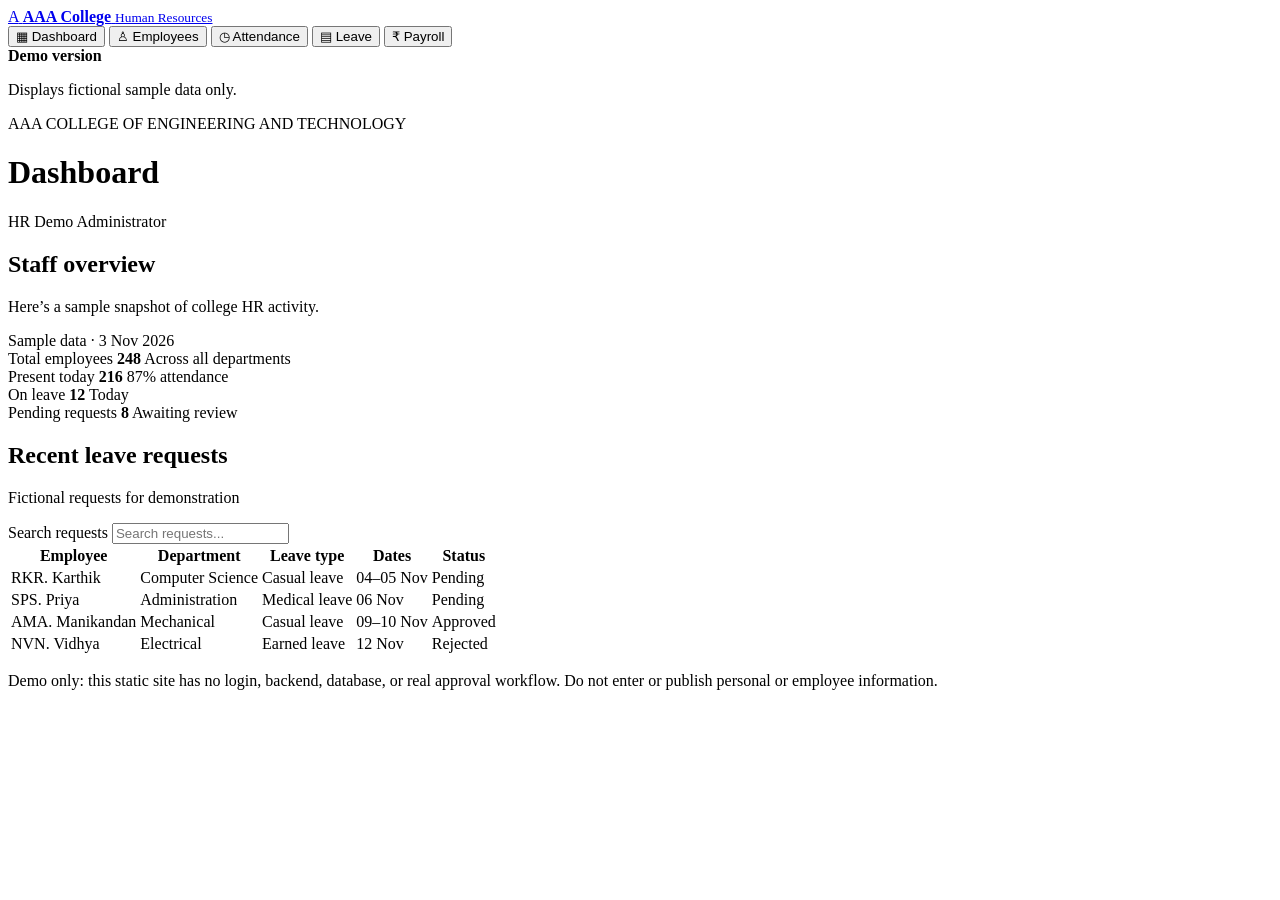
==== index.html @ df65bc23 "Create index.html" ====
<!doctype html>
<html lang="en">
  <head>
    <meta charset="UTF-8" />
    <meta name="viewport" content="width=device-width, initial-scale=1" />
    <meta
      name="description"
      content="Sample HR dashboard demo for AAA College of Engineering and Technology."
    />
    <title>HR Dashboard | AAA College</title>
    <link rel="stylesheet" href="styles.css" />
    <script src="app.js" defer></script>
  </head>

  <body>
    <div class="app">
      <aside class="sidebar">
        <a class="brand" href="#" aria-label="AAA College HR home">
          <span class="brand-mark">A</span>
          <span>
            <strong>AAA College</strong>
            <small>Human Resources</small>
          </span>
        </a>

        <nav class="navigation" aria-label="Main navigation">
          <button class="nav-link active" data-page="Dashboard">▦ <span>Dashboard</span></button>
          <button class="nav-link" data-page="Employees">♙ <span>Employees</span></button>
          <button class="nav-link" data-page="Attendance">◷ <span>Attendance</span></button>
          <button class="nav-link" data-page="Leave">▤ <span>Leave</span></button>
          <button class="nav-link" data-page="Payroll">₹ <span>Payroll</span></button>
        </nav>

        <div class="sidebar-note">
          <strong>Demo version</strong>
          <p>Displays fictional sample data only.</p>
        </div>
      </aside>

      <main class="main">
        <header class="topbar">
          <div>
            <span class="topbar-label">AAA COLLEGE OF ENGINEERING AND TECHNOLOGY</span>
            <h1 id="page-title">Dashboard</h1>
          </div>
          <div class="user-chip" aria-label="Signed in as demo HR administrator">
            <span class="avatar">HR</span>
            <span class="user-name">Demo Administrator</span>
          </div>
        </header>

        <section class="content" aria-label="HR dashboard">
          <div class="welcome-row">
            <div>
              <h2>Staff overview</h2>
              <p>Here’s a sample snapshot of college HR activity.</p>
            </div>
            <span class="date-pill">Sample data · 3 Nov 2026</span>
          </div>

          <section class="stats" aria-label="HR summary">
            <article class="stat-card">
              <span class="stat-title">Total employees</span>
              <strong>248</strong>
              <span class="stat-foot">Across all departments</span>
            </article>
            <article class="stat-card">
              <span class="stat-title">Present today</span>
              <strong>216</strong>
              <span class="stat-foot good">87% attendance</span>
            </article>
            <article class="stat-card">
              <span class="stat-title">On leave</span>
              <strong>12</strong>
              <span class="stat-foot">Today</span>
            </article>
            <article class="stat-card">
              <span class="stat-title">Pending requests</span>
              <strong>8</strong>
              <span class="stat-foot warning">Awaiting review</span>
            </article>
          </section>

          <section class="panel">
            <div class="panel-heading">
              <div>
                <h2>Recent leave requests</h2>
                <p>Fictional requests for demonstration</p>
              </div>
              <label class="search">
                <span class="visually-hidden">Search requests</span>
                <input id="request-search" type="search" placeholder="Search requests..." />
              </label>
            </div>

            <div class="table-wrap">
              <table>
                <thead>
                  <tr>
                    <th>Employee</th>
                    <th>Department</th>
                    <th>Leave type</th>
                    <th>Dates</th>
                    <th>Status</th>
                  </tr>
                </thead>
                <tbody id="requests-table">
                  <tr>
                    <td><span class="employee"><span class="person-avatar blue">RK</span>R. Karthik</span></td>
                    <td>Computer Science</td>
                    <td>Casual leave</td>
                    <td>04–05 Nov</td>
                    <td><span class="status pending">Pending</span></td>
                  </tr>
                  <tr>
                    <td><span class="employee"><span class="person-avatar peach">SP</span>S. Priya</span></td>
                    <td>Administration</td>
                    <td>Medical leave</td>
                    <td>06 Nov</td>
                    <td><span class="status pending">Pending</span></td>
                  </tr>
                  <tr>
                    <td><span class="employee"><span class="person-avatar green">AM</span>A. Manikandan</span></td>
                    <td>Mechanical</td>
                    <td>Casual leave</td>
                    <td>09–10 Nov</td>
                    <td><span class="status approved">Approved</span></td>
                  </tr>
                  <tr>
                    <td><span class="employee"><span class="person-avatar lilac">NV</span>N. Vidhya</span></td>
                    <td>Electrical</td>
                    <td>Earned leave</td>
                    <td>12 Nov</td>
                    <td><span class="status rejected">Rejected</span></td>
                  </tr>
                </tbody>
              </table>
              <p id="no-results" class="no-results" hidden>No matching requests found.</p>
            </div>
          </section>

          <p class="demo-warning">
            Demo only: this static site has no login, backend, database, or real approval workflow.
            Do not enter or publish personal or employee information.
          </p>
        </section>
      </main>
    </div>
  </body>
</html>
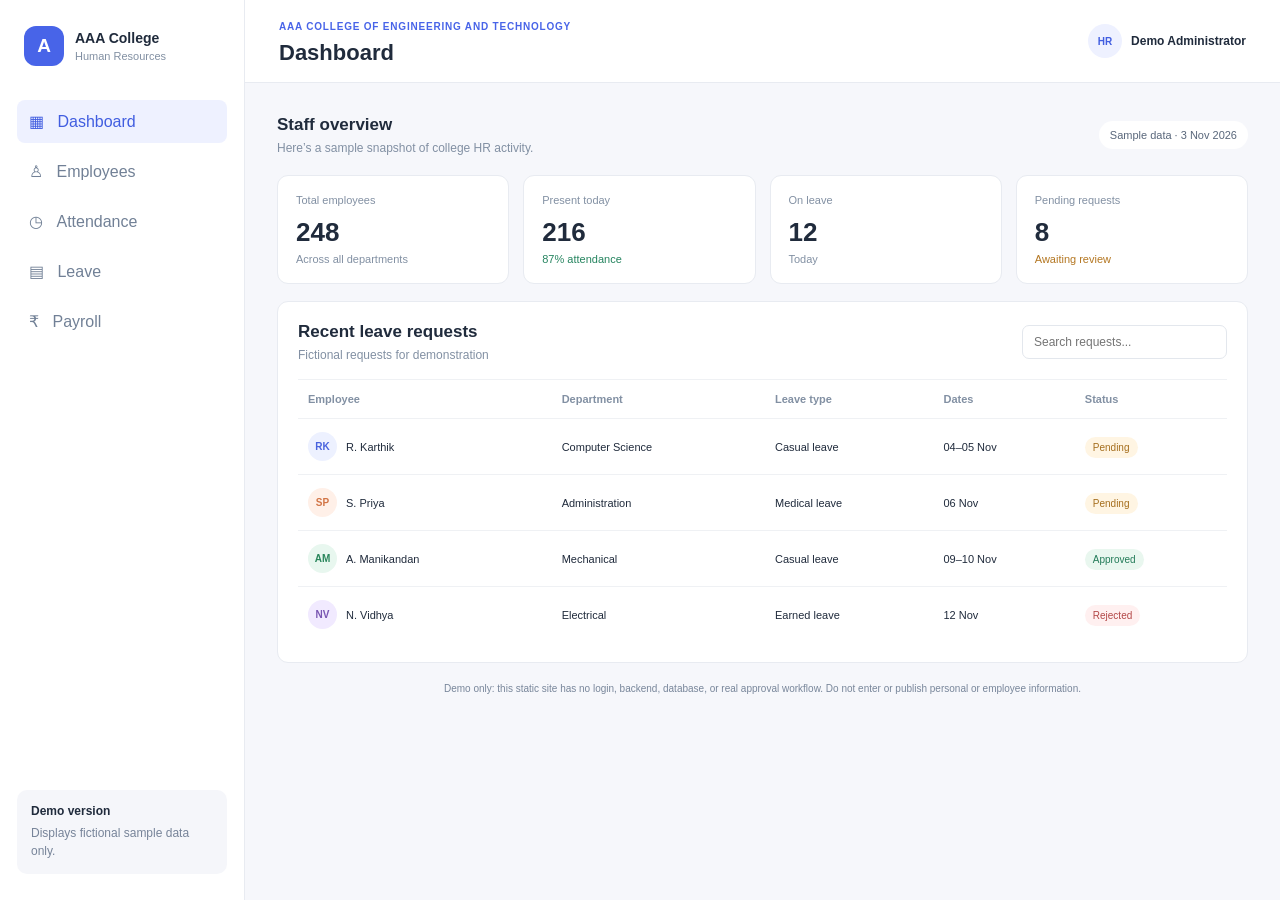
==== commit 993553c8: "Update index.html" ====
--- a/index.html
+++ b/index.html
@@ -8,7 +8,7 @@
       content="Sample HR dashboard demo for AAA College of Engineering and Technology."
     />
     <title>HR Dashboard | AAA College</title>
-    <link rel="stylesheet" href="styles.css" />
+    <link rel="stylesheet" href="style.css" />
     <script src="app.js" defer></script>
   </head>
 
--- a/style.css
+++ b/style.css
@@ -0,0 +1,429 @@
+:root {
+  font-family: Arial, Helvetica, sans-serif;
+  color: #202b3c;
+  background: #f6f7fb;
+  font-synthesis: none;
+  text-rendering: optimizeLegibility;
+}
+
+* {
+  box-sizing: border-box;
+}
+
+body {
+  margin: 0;
+  min-width: 320px;
+}
+
+
+button,
+input {
+  font: inherit;
+}
+
+.app {
+  min-height: 100vh;
+  display: flex;
+}
+
+.sidebar {
+  width: 245px;
+  padding: 26px 17px;
+  background: #fff;
+  border-right: 1px solid #e8ebf1;
+  display: flex;
+  flex-direction: column;
+}
+
+.brand {
+  display: flex;
+  align-items: center;
+  gap: 11px;
+  padding: 0 7px 34px;
+  color: inherit;
+  text-decoration: none;
+}
+
+.brand-mark {
+  width: 40px;
+  height: 40px;
+  display: grid;
+  place-items: center;
+  border-radius: 12px;
+  color: #fff;
+  background: #4864e8;
+  font-weight: 700;
+  font-size: 19px;
+}
+
+.brand strong,
+.brand small {
+  display: block;
+}
+
+.brand strong {
+  font-size: 14px;
+}
+
+.brand small {
+  margin-top: 4px;
+  color: #8290a3;
+  font-size: 11px;
+}
+
+.navigation {
+  display: grid;
+  gap: 7px;
+}
+
+.nav-link {
+  padding: 12px;
+  border: 0;
+  border-radius: 8px;
+  background: transparent;
+  color: #718096;
+  text-align: left;
+  cursor: pointer;
+}
+
+.nav-link span {
+  margin-left: 9px;
+}
+
+.nav-link:hover,
+.nav-link.active {
+  color: #405de0;
+  background: #eef1ff;
+}
+
+.sidebar-note {
+  margin-top: auto;
+  padding: 14px;
+  border-radius: 10px;
+  background: #f5f6fa;
+  font-size: 12px;
+}
+
+.sidebar-note p {
+  margin: 6px 0 0;
+  color: #778499;
+  line-height: 1.5;
+}
+
+.main {
+  flex: 1;
+  min-width: 0;
+}
+
+.topbar {
+  min-height: 78px;
+  padding: 16px 34px;
+  display: flex;
+  align-items: center;
+  justify-content: space-between;
+  gap: 20px;
+  background: #fff;
+  border-bottom: 1px solid #e8ebf1;
+}
+
+.topbar-label {
+  color: #4864e8;
+  font-size: 10px;
+  font-weight: 700;
+  letter-spacing: 0.8px;
+}
+
+h1 {
+  margin: 6px 0 0;
+  font-size: 22px;
+}
+
+.user-chip,
+.employee {
+  display: flex;
+  align-items: center;
+  gap: 9px;
+}
+
+.user-name {
+  font-size: 12px;
+  font-weight: 600;
+}
+
+.avatar,
+.person-avatar {
+  display: grid;
+  place-items: center;
+  border-radius: 50%;
+  font-size: 10px;
+  font-weight: 700;
+}
+
+.avatar {
+  width: 34px;
+  height: 34px;
+  color: #405de0;
+  background: #eef1ff;
+}
+
+.content {
+  max-width: 1180px;
+  margin: 0 auto;
+  padding: 32px;
+}
+
+.welcome-row,
+.panel-heading {
+  display: flex;
+  align-items: center;
+  justify-content: space-between;
+  gap: 16px;
+}
+
+.welcome-row {
+  margin-bottom: 20px;
+}
+
+h2 {
+  margin: 0;
+  font-size: 17px;
+}
+
+.welcome-row p,
+.panel-heading p {
+  margin: 6px 0 0;
+  color: #8290a3;
+  font-size: 12px;
+}
+
+.date-pill {
+  padding: 8px 11px;
+  border-radius: 20px;
+  color: #59677b;
+  background: #fff;
+  font-size: 11px;
+}
+
+.stats {
+  display: grid;
+  grid-template-columns: repeat(4, minmax(0, 1fr));
+  gap: 14px;
+}
+
+.stat-card,
+.panel {
+  border: 1px solid #e8ebf1;
+  border-radius: 11px;
+  background: #fff;
+}
+
+.stat-card {
+  padding: 18px;
+}
+
+.stat-title,
+.stat-foot {
+  display: block;
+  color: #8290a3;
+  font-size: 11px;
+}
+
+.stat-card strong {
+  display: block;
+  margin: 11px 0 5px;
+  font-size: 26px;
+}
+
+.stat-foot.good {
+  color: #25845f;
+}
+
+.stat-foot.warning {
+  color: #b47722;
+}
+
+.panel {
+  margin-top: 17px;
+  padding: 20px;
+}
+
+.panel-heading {
+  margin-bottom: 17px;
+}
+
+.search input {
+  width: 205px;
+  padding: 9px 11px;
+  border: 1px solid #e3e7ed;
+  border-radius: 7px;
+  outline-color: #4864e8;
+  font-size: 12px;
+}
+
+.table-wrap {
+  overflow-x: auto;
+}
+
+table {
+  width: 100%;
+  border-collapse: collapse;
+  text-align: left;
+  white-space: nowrap;
+}
+
+th,
+td {
+  padding: 13px 10px;
+  border-top: 1px solid #eff1f4;
+  font-size: 11px;
+}
+
+th {
+  color: #8290a3;
+  font-weight: 600;
+}
+
+.person-avatar {
+  width: 29px;
+  height: 29px;
+}
+
+.blue { color: #4963de; background: #edf1ff; }
+.peach { color: #d27445; background: #fff0e8; }
+.green { color: #29865b; background: #e8f7ef; }
+.lilac { color: #7956b2; background: #f1eaff; }
+
+.status {
+  padding: 5px 8px;
+  border-radius: 20px;
+  font-size: 10px;
+}
+
+.pending { color: #a56e1d; background: #fff5e3; }
+.approved { color: #237b58; background: #e9f7ef; }
+.rejected { color: #b34747; background: #fff0f0; }
+
+.no-results {
+  padding: 18px 10px 0;
+  color: #8290a3;
+  font-size: 12px;
+}
+
+.demo-warning {
+  margin: 18px 0 0;
+  color: #78869a;
+  font-size: 10px;
+  line-height: 1.6;
+  text-align: center;
+}
+
+.visually-hidden {
+  position: absolute;
+  width: 1px;
+  height: 1px;
+  overflow: hidden;
+  clip: rect(0, 0, 0, 0);
+  white-space: nowrap;
+}
+
+@media (max-width: 850px) {
+  .sidebar {
+    width: 200px;
+  }
+
+  .content {
+    padding: 24px;
+  }
+
+  .stats {
+    grid-template-columns: repeat(2, minmax(0, 1fr));
+  }
+}
+
+@media (max-width: 600px) {
+  .sidebar {
+    width: 62px;
+    padding: 18px 8px;
+  }
+
+  .brand {
+    justify-content: center;
+    padding: 0 0 25px;
+  }
+
+  .brand > span:last-child,
+  .nav-link span,
+  .sidebar-note {
+    display: none;
+  }
+
+  .nav-link {
+    width: 46px;
+    text-align: center;
+  }
+
+  .nav-link span {
+    margin: 0;
+  }
+
+  .topbar {
+    padding: 14px 16px;
+  }
+
+  .topbar-label {
+    font-size: 8px;
+  }
+
+  .user-name {
+    display: none;
+  }
+
+  .content {
+    padding: 20px 14px;
+  }
+
+  .welcome-row {
+    align-items: flex-start;
+    flex-direction: column;
+  }
+
+  .stats {
+    gap: 9px;
+  }
+
+  .stat-card {
+    padding: 13px;
+  }
+
+  .stat-card strong {
+    font-size: 22px;
+  }
+
+  .panel {
+    padding: 15px 12px;
+  }
+
+  .panel-heading {
+    align-items: flex-start;
+    flex-direction: column;
+  }
+
+  .search,
+  .search input {
+    width: 100%;
+  }
+}
+.placeholder-panel {
+  min-height: 150px;
+}
+
+.placeholder-panel p {
+  margin: 10px 0 0;
+  color: #8290a3;
+  font-size: 12px;
+  line-height: 1.6;
+}
+
+tr[hidden] {
+  display: none;
+}
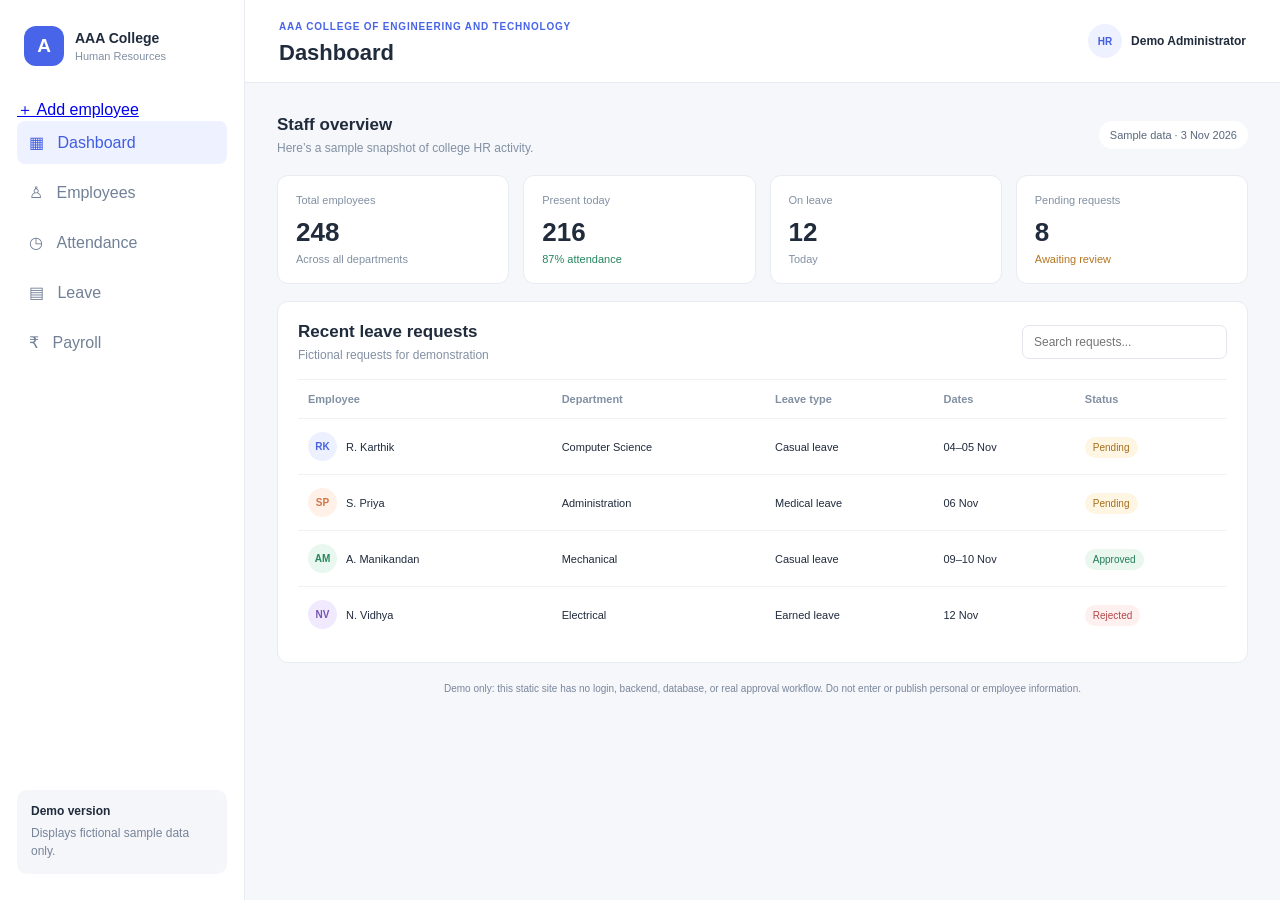
==== commit 92bc1c55: "Update index.html" ====
--- a/index.html
+++ b/index.html
@@ -1,150 +1,149 @@
 <!doctype html>
 <html lang="en">
   <head>
-    <meta charset="UTF-8" />
-    <meta name="viewport" content="width=device-width, initial-scale=1" />
-    <meta
-      name="description"
-      content="Sample HR dashboard demo for AAA College of Engineering and Technology."
-    />
-    <title>HR Dashboard | AAA College</title>
-    <link rel="stylesheet" href="style.css" />
-    <script src="app.js" defer></script>
-  </head>
+  <meta charset="UTF-8" />
+  <meta name="viewport" content="width=device-width, initial-scale=1" />
+  <meta
+    name="description"
+    content="Sample HR dashboard demo for AAA College of Engineering and Technology."
+  />
+  <title>HR Dashboard | AAA College</title>
+  <link rel="stylesheet" href="style.css" />
+  <script src="app.js" defer></script>
+</head>
+<body>
+  <div class="app">
+    <aside class="sidebar">
+      <a class="brand" href="#" aria-label="AAA College HR home">
+        <span class="brand-mark">A</span>
+        <span>
+          <strong>AAA College</strong>
+          <small>Human Resources</small>
+        </span>
+      </a>
+<a class="primary-button" href="employee-form.html">＋ Add employee</a>
+      <nav class="navigation" aria-label="Main navigation">
+        <button class="nav-link active" data-page="Dashboard">▦ <span>Dashboard</span></button>
+        <button class="nav-link" data-page="Employees">♙ <span>Employees</span></button>
+        <button class="nav-link" data-page="Attendance">◷ <span>Attendance</span></button>
+        <button class="nav-link" data-page="Leave">▤ <span>Leave</span></button>
+        <button class="nav-link" data-page="Payroll">₹ <span>Payroll</span></button>
+      </nav>
 
-  <body>
-    <div class="app">
-      <aside class="sidebar">
-        <a class="brand" href="#" aria-label="AAA College HR home">
-          <span class="brand-mark">A</span>
-          <span>
-            <strong>AAA College</strong>
-            <small>Human Resources</small>
-          </span>
-        </a>
+      <div class="sidebar-note">
+        <strong>Demo version</strong>
+        <p>Displays fictional sample data only.</p>
+      </div>
+    </aside>
 
-        <nav class="navigation" aria-label="Main navigation">
-          <button class="nav-link active" data-page="Dashboard">▦ <span>Dashboard</span></button>
-          <button class="nav-link" data-page="Employees">♙ <span>Employees</span></button>
-          <button class="nav-link" data-page="Attendance">◷ <span>Attendance</span></button>
-          <button class="nav-link" data-page="Leave">▤ <span>Leave</span></button>
-          <button class="nav-link" data-page="Payroll">₹ <span>Payroll</span></button>
-        </nav>
+    <main class="main">
+      <header class="topbar">
+        <div>
+          <span class="topbar-label">AAA COLLEGE OF ENGINEERING AND TECHNOLOGY</span>
+          <h1 id="page-title">Dashboard</h1>
+        </div>
+        <div class="user-chip" aria-label="Signed in as demo HR administrator">
+          <span class="avatar">HR</span>
+          <span class="user-name">Demo Administrator</span>
+        </div>
+      </header>
 
-        <div class="sidebar-note">
-          <strong>Demo version</strong>
-          <p>Displays fictional sample data only.</p>
+      <section class="content" aria-label="HR dashboard">
+        <div class="welcome-row">
+          <div>
+            <h2>Staff overview</h2>
+            <p>Here’s a sample snapshot of college HR activity.</p>
+          </div>
+          <span class="date-pill">Sample data · 3 Nov 2026</span>
         </div>
-      </aside>
 
-      <main class="main">
-        <header class="topbar">
-          <div>
-            <span class="topbar-label">AAA COLLEGE OF ENGINEERING AND TECHNOLOGY</span>
-            <h1 id="page-title">Dashboard</h1>
-          </div>
-          <div class="user-chip" aria-label="Signed in as demo HR administrator">
-            <span class="avatar">HR</span>
-            <span class="user-name">Demo Administrator</span>
-          </div>
-        </header>
+        <section class="stats" aria-label="HR summary">
+          <article class="stat-card">
+            <span class="stat-title">Total employees</span>
+            <strong>248</strong>
+            <span class="stat-foot">Across all departments</span>
+          </article>
+          <article class="stat-card">
+            <span class="stat-title">Present today</span>
+            <strong>216</strong>
+            <span class="stat-foot good">87% attendance</span>
+          </article>
+          <article class="stat-card">
+            <span class="stat-title">On leave</span>
+            <strong>12</strong>
+            <span class="stat-foot">Today</span>
+          </article>
+          <article class="stat-card">
+            <span class="stat-title">Pending requests</span>
+            <strong>8</strong>
+            <span class="stat-foot warning">Awaiting review</span>
+          </article>
+        </section>
 
-        <section class="content" aria-label="HR dashboard">
-          <div class="welcome-row">
+        <section class="panel">
+          <div class="panel-heading">
             <div>
-              <h2>Staff overview</h2>
-              <p>Here’s a sample snapshot of college HR activity.</p>
+              <h2>Recent leave requests</h2>
+              <p>Fictional requests for demonstration</p>
             </div>
-            <span class="date-pill">Sample data · 3 Nov 2026</span>
+            <label class="search">
+              <span class="visually-hidden">Search requests</span>
+              <input id="request-search" type="search" placeholder="Search requests..." />
+            </label>
           </div>
 
-          <section class="stats" aria-label="HR summary">
-            <article class="stat-card">
-              <span class="stat-title">Total employees</span>
-              <strong>248</strong>
-              <span class="stat-foot">Across all departments</span>
-            </article>
-            <article class="stat-card">
-              <span class="stat-title">Present today</span>
-              <strong>216</strong>
-              <span class="stat-foot good">87% attendance</span>
-            </article>
-            <article class="stat-card">
-              <span class="stat-title">On leave</span>
-              <strong>12</strong>
-              <span class="stat-foot">Today</span>
-            </article>
-            <article class="stat-card">
-              <span class="stat-title">Pending requests</span>
-              <strong>8</strong>
-              <span class="stat-foot warning">Awaiting review</span>
-            </article>
-          </section>
+          <div class="table-wrap">
+            <table>
+              <thead>
+                <tr>
+                  <th>Employee</th>
+                  <th>Department</th>
+                  <th>Leave type</th>
+                  <th>Dates</th>
+                  <th>Status</th>
+                </tr>
+              </thead>
+              <tbody id="requests-table">
+                <tr>
+                  <td><span class="employee"><span class="person-avatar blue">RK</span>R. Karthik</span></td>
+                  <td>Computer Science</td>
+                  <td>Casual leave</td>
+                  <td>04–05 Nov</td>
+                  <td><span class="status pending">Pending</span></td>
+                </tr>
+                <tr>
+                  <td><span class="employee"><span class="person-avatar peach">SP</span>S. Priya</span></td>
+                  <td>Administration</td>
+                  <td>Medical leave</td>
+                  <td>06 Nov</td>
+                  <td><span class="status pending">Pending</span></td>
+                </tr>
+                <tr>
+                  <td><span class="employee"><span class="person-avatar green">AM</span>A. Manikandan</span></td>
+                  <td>Mechanical</td>
+                  <td>Casual leave</td>
+                  <td>09–10 Nov</td>
+                  <td><span class="status approved">Approved</span></td>
+                </tr>
+                <tr>
+                  <td><span class="employee"><span class="person-avatar lilac">NV</span>N. Vidhya</span></td>
+                  <td>Electrical</td>
+                  <td>Earned leave</td>
+                  <td>12 Nov</td>
+                  <td><span class="status rejected">Rejected</span></td>
+                </tr>
+              </tbody>
+            </table>
+            <p id="no-results" class="no-results" hidden>No matching requests found.</p>
+          </div>
+        </section>
 
-          <section class="panel">
-            <div class="panel-heading">
-              <div>
-                <h2>Recent leave requests</h2>
-                <p>Fictional requests for demonstration</p>
-              </div>
-              <label class="search">
-                <span class="visually-hidden">Search requests</span>
-                <input id="request-search" type="search" placeholder="Search requests..." />
-              </label>
-            </div>
-
-            <div class="table-wrap">
-              <table>
-                <thead>
-                  <tr>
-                    <th>Employee</th>
-                    <th>Department</th>
-                    <th>Leave type</th>
-                    <th>Dates</th>
-                    <th>Status</th>
-                  </tr>
-                </thead>
-                <tbody id="requests-table">
-                  <tr>
-                    <td><span class="employee"><span class="person-avatar blue">RK</span>R. Karthik</span></td>
-                    <td>Computer Science</td>
-                    <td>Casual leave</td>
-                    <td>04–05 Nov</td>
-                    <td><span class="status pending">Pending</span></td>
-                  </tr>
-                  <tr>
-                    <td><span class="employee"><span class="person-avatar peach">SP</span>S. Priya</span></td>
-                    <td>Administration</td>
-                    <td>Medical leave</td>
-                    <td>06 Nov</td>
-                    <td><span class="status pending">Pending</span></td>
-                  </tr>
-                  <tr>
-                    <td><span class="employee"><span class="person-avatar green">AM</span>A. Manikandan</span></td>
-                    <td>Mechanical</td>
-                    <td>Casual leave</td>
-                    <td>09–10 Nov</td>
-                    <td><span class="status approved">Approved</span></td>
-                  </tr>
-                  <tr>
-                    <td><span class="employee"><span class="person-avatar lilac">NV</span>N. Vidhya</span></td>
-                    <td>Electrical</td>
-                    <td>Earned leave</td>
-                    <td>12 Nov</td>
-                    <td><span class="status rejected">Rejected</span></td>
-                  </tr>
-                </tbody>
-              </table>
-              <p id="no-results" class="no-results" hidden>No matching requests found.</p>
-            </div>
-          </section>
-
-          <p class="demo-warning">
-            Demo only: this static site has no login, backend, database, or real approval workflow.
-            Do not enter or publish personal or employee information.
-          </p>
-        </section>
-      </main>
-    </div>
-  </body>
+        <p class="demo-warning">
+          Demo only: this static site has no login, backend, database, or real approval workflow.
+          Do not enter or publish personal or employee information.
+        </p>
+      </section>
+    </main>
+  </div>
+</body>
 </html>
--- a/style.css
+++ b/style.css
@@ -426,4 +426,55 @@
 
 tr[hidden] {
   display: none;
+}
+.payroll-summary {
+  display: grid;
+  grid-template-columns: repeat(3, minmax(0, 1fr));
+  gap: 14px;
+  margin-top: 20px;
+}
+
+.pay-summary-card {
+  padding: 20px;
+  background: #fff;
+  border: 1px solid #e8ebf1;
+  border-radius: 12px;
+}
+
+.pay-summary-card span,
+.pay-summary-card small {
+  display: block;
+  color: #8290a3;
+  font-size: 11px;
+}
+
+.pay-summary-card strong {
+  display: block;
+  margin: 10px 0 5px;
+  font-size: 24px;
+}
+
+.action-button {
+  margin: 2px;
+  padding: 6px 8px;
+  border: 0;
+  border-radius: 6px;
+  font-size: 10px;
+  cursor: pointer;
+}
+
+.approve-button {
+  color: #237b58;
+  background: #e9f7ef;
+}
+
+.reject-button {
+  color: #b34747;
+  background: #fff0f0;
+}
+
+@media (max-width: 700px) {
+  .payroll-summary {
+    grid-template-columns: 1fr;
+  }
 }
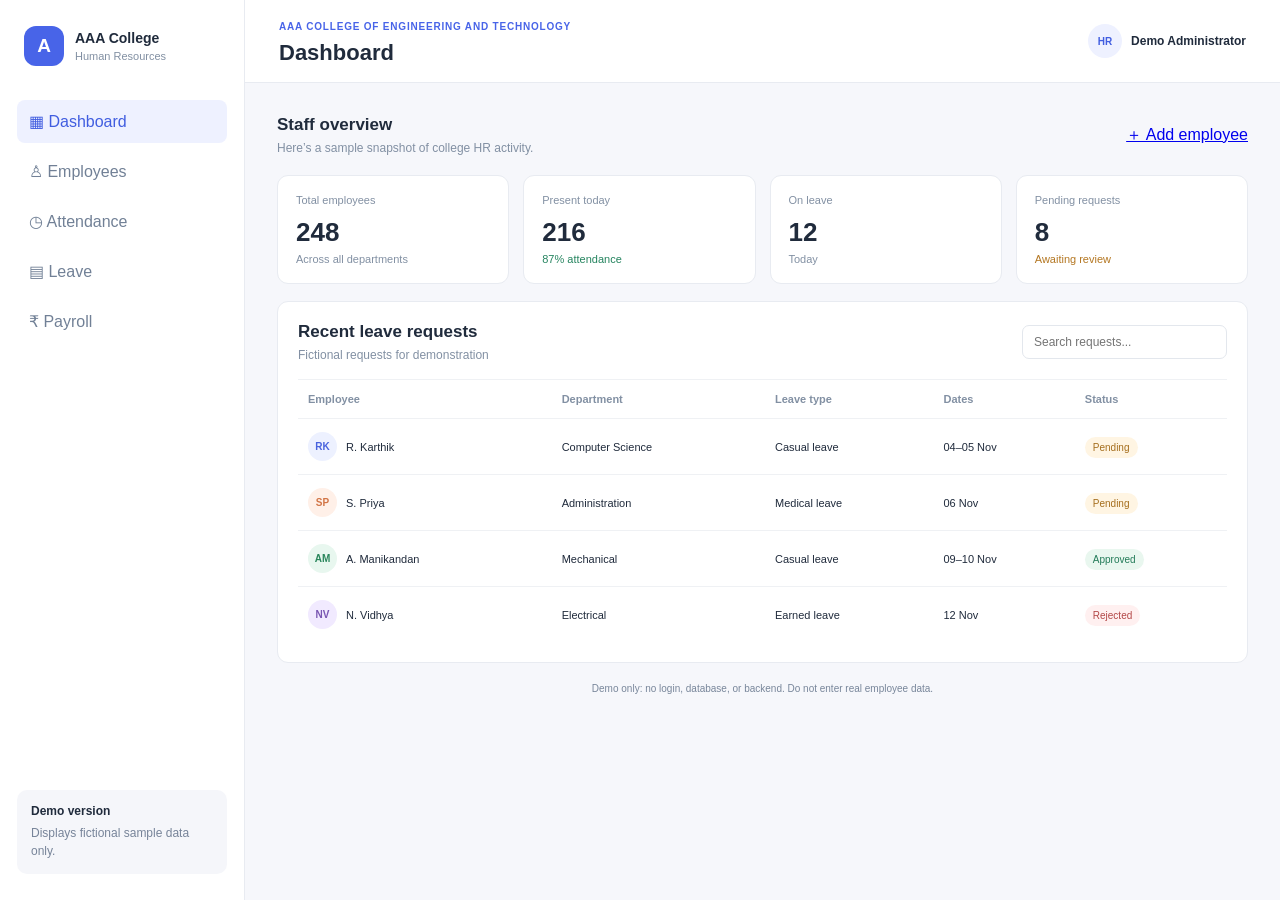
==== commit fb0216b7: "Update index.html" ====
--- a/index.html
+++ b/index.html
@@ -1,149 +1,141 @@
 <!doctype html>
 <html lang="en">
   <head>
-  <meta charset="UTF-8" />
-  <meta name="viewport" content="width=device-width, initial-scale=1" />
-  <meta
-    name="description"
-    content="Sample HR dashboard demo for AAA College of Engineering and Technology."
-  />
-  <title>HR Dashboard | AAA College</title>
-  <link rel="stylesheet" href="style.css" />
-  <script src="app.js" defer></script>
-</head>
-<body>
-  <div class="app">
-    <aside class="sidebar">
-      <a class="brand" href="#" aria-label="AAA College HR home">
-        <span class="brand-mark">A</span>
-        <span>
-          <strong>AAA College</strong>
-          <small>Human Resources</small>
-        </span>
-      </a>
-<a class="primary-button" href="employee-form.html">＋ Add employee</a>
-      <nav class="navigation" aria-label="Main navigation">
-        <button class="nav-link active" data-page="Dashboard">▦ <span>Dashboard</span></button>
-        <button class="nav-link" data-page="Employees">♙ <span>Employees</span></button>
-        <button class="nav-link" data-page="Attendance">◷ <span>Attendance</span></button>
-        <button class="nav-link" data-page="Leave">▤ <span>Leave</span></button>
-        <button class="nav-link" data-page="Payroll">₹ <span>Payroll</span></button>
-      </nav>
-
-      <div class="sidebar-note">
-        <strong>Demo version</strong>
-        <p>Displays fictional sample data only.</p>
-      </div>
-    </aside>
-
-    <main class="main">
-      <header class="topbar">
-        <div>
-          <span class="topbar-label">AAA COLLEGE OF ENGINEERING AND TECHNOLOGY</span>
-          <h1 id="page-title">Dashboard</h1>
-        </div>
-        <div class="user-chip" aria-label="Signed in as demo HR administrator">
-          <span class="avatar">HR</span>
-          <span class="user-name">Demo Administrator</span>
-        </div>
-      </header>
-
-      <section class="content" aria-label="HR dashboard">
-        <div class="welcome-row">
+    <meta charset="UTF-8" />
+    <meta name="viewport" content="width=device-width, initial-scale=1" />
+    <title>HR Dashboard | AAA College</title>
+    <link rel="stylesheet" href="style.css" />
+    <script src="app.js" defer></script>
+  </head>
+  <body>
+    <div class="app">
+      <aside class="sidebar">
+        <div class="brand">
+          <span class="brand-mark">A</span>
           <div>
-            <h2>Staff overview</h2>
-            <p>Here’s a sample snapshot of college HR activity.</p>
+            <strong>AAA College</strong>
+            <small>Human Resources</small>
           </div>
-          <span class="date-pill">Sample data · 3 Nov 2026</span>
         </div>
 
-        <section class="stats" aria-label="HR summary">
-          <article class="stat-card">
-            <span class="stat-title">Total employees</span>
-            <strong>248</strong>
-            <span class="stat-foot">Across all departments</span>
-          </article>
-          <article class="stat-card">
-            <span class="stat-title">Present today</span>
-            <strong>216</strong>
-            <span class="stat-foot good">87% attendance</span>
-          </article>
-          <article class="stat-card">
-            <span class="stat-title">On leave</span>
-            <strong>12</strong>
-            <span class="stat-foot">Today</span>
-          </article>
-          <article class="stat-card">
-            <span class="stat-title">Pending requests</span>
-            <strong>8</strong>
-            <span class="stat-foot warning">Awaiting review</span>
-          </article>
-        </section>
+        <nav class="navigation">
+          <button class="nav-link active" data-page="Dashboard">▦ Dashboard</button>
+          <button class="nav-link" data-page="Employees">♙ Employees</button>
+          <button class="nav-link" data-page="Attendance">◷ Attendance</button>
+          <button class="nav-link" data-page="Leave">▤ Leave</button>
+          <button class="nav-link" data-page="Payroll">₹ Payroll</button>
+        </nav>
 
-        <section class="panel">
-          <div class="panel-heading">
+        <div class="sidebar-note">
+          <strong>Demo version</strong>
+          <p>Displays fictional sample data only.</p>
+        </div>
+      </aside>
+
+      <main class="main">
+        <header class="topbar">
+          <div>
+            <span class="topbar-label">AAA COLLEGE OF ENGINEERING AND TECHNOLOGY</span>
+            <h1 id="page-title">Dashboard</h1>
+          </div>
+          <div class="user-chip">
+            <span class="avatar">HR</span>
+            <span class="user-name">Demo Administrator</span>
+          </div>
+        </header>
+
+        <section class="content">
+          <div class="welcome-row">
             <div>
-              <h2>Recent leave requests</h2>
-              <p>Fictional requests for demonstration</p>
+              <h2>Staff overview</h2>
+              <p>Here’s a sample snapshot of college HR activity.</p>
             </div>
-            <label class="search">
-              <span class="visually-hidden">Search requests</span>
-              <input id="request-search" type="search" placeholder="Search requests..." />
-            </label>
+            <a class="primary-button" href="employee-form.html">＋ Add employee</a>
           </div>
 
-          <div class="table-wrap">
-            <table>
-              <thead>
-                <tr>
-                  <th>Employee</th>
-                  <th>Department</th>
-                  <th>Leave type</th>
-                  <th>Dates</th>
-                  <th>Status</th>
-                </tr>
-              </thead>
-              <tbody id="requests-table">
-                <tr>
-                  <td><span class="employee"><span class="person-avatar blue">RK</span>R. Karthik</span></td>
-                  <td>Computer Science</td>
-                  <td>Casual leave</td>
-                  <td>04–05 Nov</td>
-                  <td><span class="status pending">Pending</span></td>
-                </tr>
-                <tr>
-                  <td><span class="employee"><span class="person-avatar peach">SP</span>S. Priya</span></td>
-                  <td>Administration</td>
-                  <td>Medical leave</td>
-                  <td>06 Nov</td>
-                  <td><span class="status pending">Pending</span></td>
-                </tr>
-                <tr>
-                  <td><span class="employee"><span class="person-avatar green">AM</span>A. Manikandan</span></td>
-                  <td>Mechanical</td>
-                  <td>Casual leave</td>
-                  <td>09–10 Nov</td>
-                  <td><span class="status approved">Approved</span></td>
-                </tr>
-                <tr>
-                  <td><span class="employee"><span class="person-avatar lilac">NV</span>N. Vidhya</span></td>
-                  <td>Electrical</td>
-                  <td>Earned leave</td>
-                  <td>12 Nov</td>
-                  <td><span class="status rejected">Rejected</span></td>
-                </tr>
-              </tbody>
-            </table>
-            <p id="no-results" class="no-results" hidden>No matching requests found.</p>
-          </div>
+          <section class="stats">
+            <article class="stat-card">
+              <span class="stat-title">Total employees</span>
+              <strong>248</strong>
+              <span class="stat-foot">Across all departments</span>
+            </article>
+            <article class="stat-card">
+              <span class="stat-title">Present today</span>
+              <strong>216</strong>
+              <span class="stat-foot good">87% attendance</span>
+            </article>
+            <article class="stat-card">
+              <span class="stat-title">On leave</span>
+              <strong>12</strong>
+              <span class="stat-foot">Today</span>
+            </article>
+            <article class="stat-card">
+              <span class="stat-title">Pending requests</span>
+              <strong>8</strong>
+              <span class="stat-foot warning">Awaiting review</span>
+            </article>
+          </section>
+
+          <section class="panel">
+            <div class="panel-heading">
+              <div>
+                <h2>Recent leave requests</h2>
+                <p>Fictional requests for demonstration</p>
+              </div>
+              <label class="search">
+                <input id="request-search" type="search" placeholder="Search requests..." />
+              </label>
+            </div>
+
+            <div class="table-wrap">
+              <table>
+                <thead>
+                  <tr>
+                    <th>Employee</th>
+                    <th>Department</th>
+                    <th>Leave type</th>
+                    <th>Dates</th>
+                    <th>Status</th>
+                  </tr>
+                </thead>
+                <tbody id="requests-table">
+                  <tr>
+                    <td><span class="employee"><span class="person-avatar blue">RK</span>R. Karthik</span></td>
+                    <td>Computer Science</td>
+                    <td>Casual leave</td>
+                    <td>04–05 Nov</td>
+                    <td><span class="status pending">Pending</span></td>
+                  </tr>
+                  <tr>
+                    <td><span class="employee"><span class="person-avatar peach">SP</span>S. Priya</span></td>
+                    <td>Administration</td>
+                    <td>Medical leave</td>
+                    <td>06 Nov</td>
+                    <td><span class="status pending">Pending</span></td>
+                  </tr>
+                  <tr>
+                    <td><span class="employee"><span class="person-avatar green">AM</span>A. Manikandan</span></td>
+                    <td>Mechanical</td>
+                    <td>Casual leave</td>
+                    <td>09–10 Nov</td>
+                    <td><span class="status approved">Approved</span></td>
+                  </tr>
+                  <tr>
+                    <td><span class="employee"><span class="person-avatar lilac">NV</span>N. Vidhya</span></td>
+                    <td>Electrical</td>
+                    <td>Earned leave</td>
+                    <td>12 Nov</td>
+                    <td><span class="status rejected">Rejected</span></td>
+                  </tr>
+                </tbody>
+              </table>
+              <p id="no-results" class="no-results" hidden>No matching requests found.</p>
+            </div>
+          </section>
+
+          <p class="demo-warning">Demo only: no login, database, or backend. Do not enter real employee data.</p>
         </section>
-
-        <p class="demo-warning">
-          Demo only: this static site has no login, backend, database, or real approval workflow.
-          Do not enter or publish personal or employee information.
-        </p>
-      </section>
-    </main>
-  </div>
-</body>
+      </main>
+    </div>
+  </body>
 </html>
